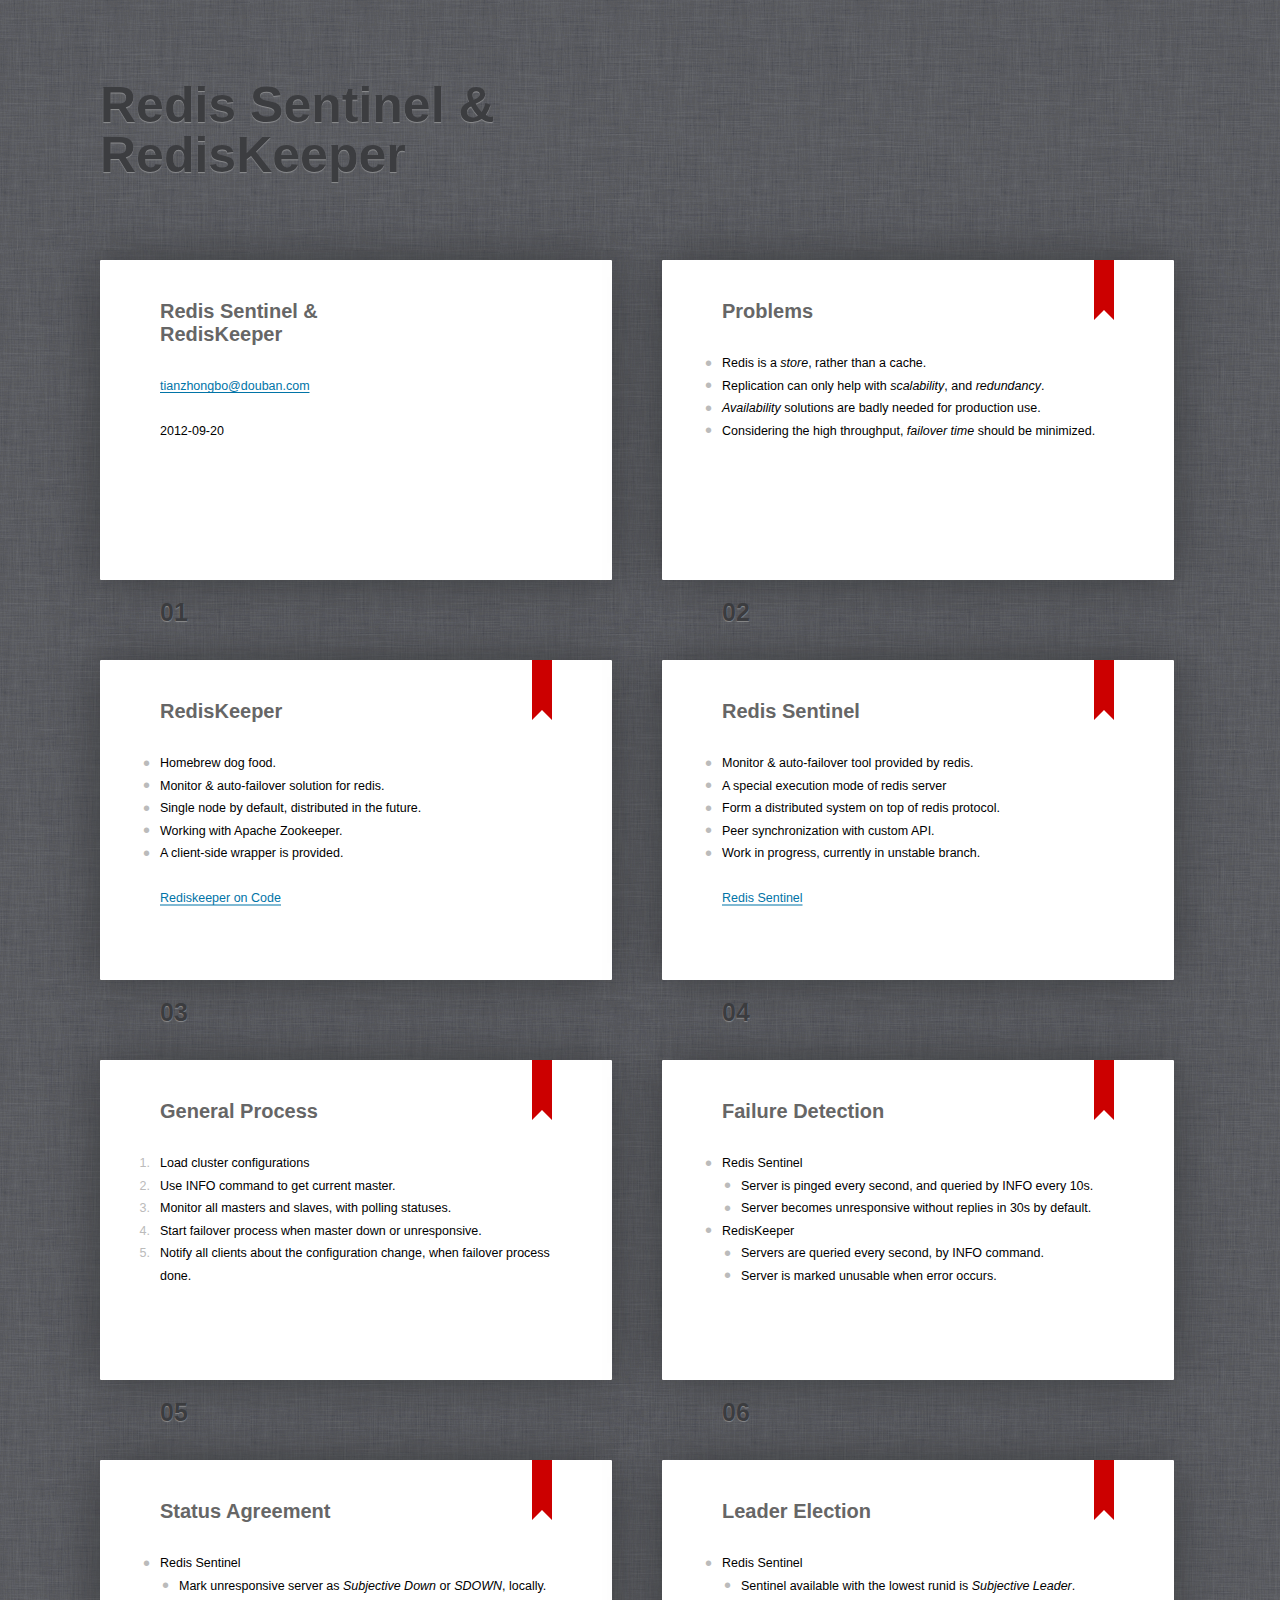
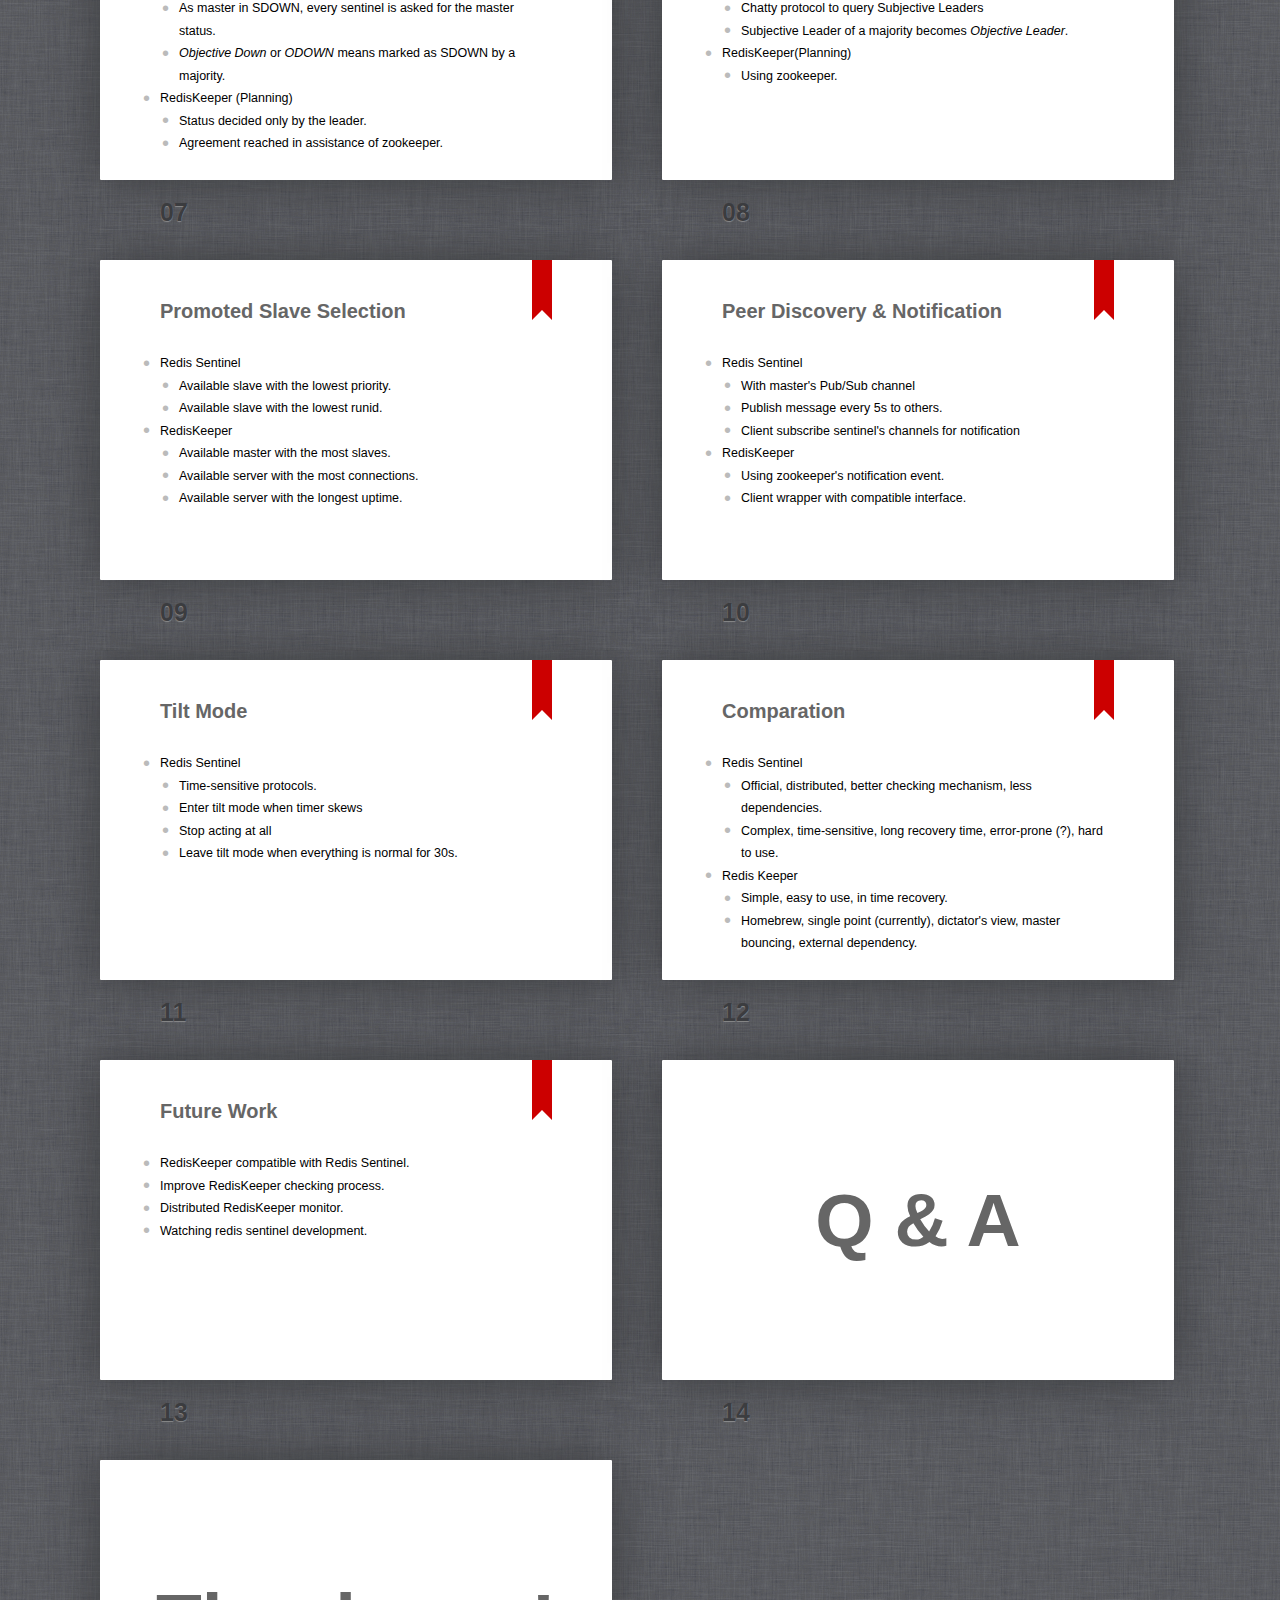
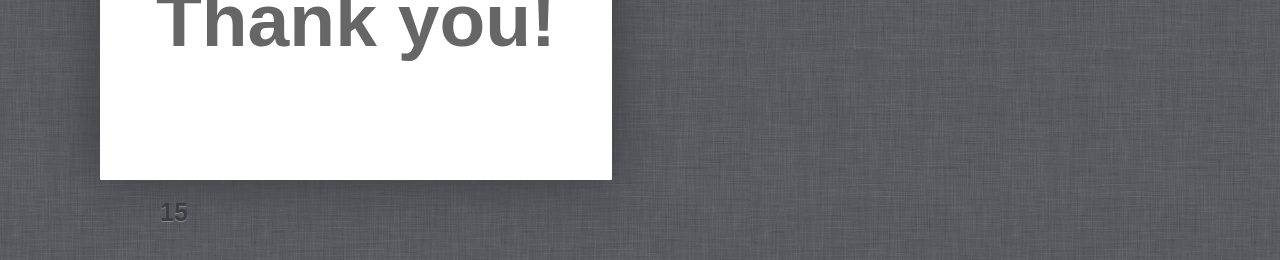
==== sentinel&keeper.html @ c2f8b07a "modify pages" ====
<!DOCTYPE HTML>
<html>
    <head>
        <title>Redis Sentinel &amp; <br /> RedisKeeper</title>
        <meta charset="UTF-8">
        <meta name="viewport" content="width=1274, user-scalable=no">
        <!-- Styles -->
        
        <style type="text/css" media="print">
            /*
	Ribbon theme for Shower presentation template: http://github.com/pepelsbey/shower
	Copyright  20102011 Vadim Makeev, http://pepelsbey.net/
	Licensed under MIT license: https://github.com/pepelsbey/shower/wiki/License
*/

@page {
	margin:0;
	size:1024px 640px;
	}

/* List
---------------------------------------- */
.list {
	float:none;
	padding:0;
	background:#888;
	}

/* Caption */
.list .caption {
	display:none;
	}

/* Slide */
.list .slide {
	float:none;
	margin:0;
	padding:0;
	}
	.list .slide > DIV {
		width:1024px;
		height:640px;
		background:none;
		}
	.list .slide > div,
	.list .slide > div:hover {
		-webkit-box-shadow:none;
		-moz-box-shadow:none;
		box-shadow:none;
		}
	.list .slide section {
		-webkit-transform:none;
		-moz-transform:none;
		-ms-transform:none;
		-o-transform:none;
		transform:none;
		}
		.list .slide:after {
			position:absolute;
			bottom:85px;
			left:120px;
			color:#BBB;
			line-height:1;
			text-shadow:none;
			}
        </style>
        <style type="text/css" media="screen, projection">
            /*
	Ribbon theme for Shower presentation template: http://github.com/pepelsbey/shower
	Copyright  20102011 Vadim Makeev, http://pepelsbey.net/
	Licensed under MIT license: https://github.com/pepelsbey/shower/wiki/License
*/
html, body, div, span, applet, object, iframe,
h1, h2, h3, h4, h5, h6, p, blockquote, pre,
a, abbr, acronym, address, big, cite, code,
del, dfn, em, img, ins, kbd, q, s, samp,
small, strike, strong, sub, sup, tt, var,
b, u, i, center,
dl, dt, dd, ol, ul, li,
fieldset, form, label, legend,
table, caption, tbody, tfoot, thead, tr, th, td,
article, aside, canvas, details, embed,
figure, figcaption, footer, header, hgroup,
menu, nav, output, ruby, section, summary,
time, mark, audio, video {
	margin:0;
	padding:0;
	border:0;
	font-size:100%;
	font:inherit;
	vertical-align:baseline;
	}
article, aside, details, figcaption, figure,
footer, header, hgroup, menu, nav, section {
	display:block;
	}
body {
	line-height:1;
	}
ol, ul {
	list-style:none;
	}
blockquote, q {
	quotes:none;
	}
blockquote:before, blockquote:after,
q:before, q:after {
	content:'';
	content:none;
	}
table {
	border-collapse:collapse;
	border-spacing:0;
	}
BODY {
	font:25px/1.8 'Sans-Serif', sans-serif;
	counter-reset:paging;
	}


/* Slide
---------------------------------------- */
.slide:after {
	counter-increment:paging;
	content:counter(paging, decimal-leading-zero);
	}
.slide section {
	padding:80px 120px 0;
	width:784px;
	height:560px;
	background:#FFF;
	color:#000;
	}
	.slide section:before {
		position:absolute;
		top:0;
		right:120px;
		width:40px;
		height:120px;
		background:url([data-uri]) no-repeat;
		content:'';
		}

/* Header */
.slide header {
	margin:0 0 58px;
	color:#666;
	font:bold 40px/1.13 'Sans-Serif', sans-serif;
	}

/* Elements */
.slide p {
	margin:0 0 45px;
	}
.slide p.note {
	color:#888;
	}
.slide a {
	border-bottom:0.1em solid;
	color:#0174A7;
	text-decoration:none;
	}
.slide a[target=_blank] {
	margin-right:22px;
	}
.slide a[target=_blank]:after {
	position:absolute;
	margin-left:7px;
	font-family:'Sans-Serif';
	content:'\005E';
	}
.slide b,
.slide strong {
	font-weight:bold;
	}
.slide i,
.slide em {
	font-style:italic;
	}
.slide kbd,
.slide code {
	padding:3px 8px;
	-webkit-border-radius:8px;
	-moz-border-radius:8px;
	border-radius:8px;
	background:#FAFAA2;
	color:#000;
	-webkit-tab-size:4;
	-moz-tab-size:4;
	-o-tab-size:4;
	tab-size:4;
	font-family: 'Sans-Serif', monospace;
	}

/* Quote */
.slide blockquote {
	font-style:italic;
	}
.slide blockquote:before {
	position:absolute;
	margin:-15px 0 0 -80px;
	color:#CCC;
	font:200px/1 'Sans-Serif', sans-serif;
	content:'\201C'; /* ldquo */
	}

/* Lists */
.slide ol,
.slide ul {
	margin:0 0 45px;
	counter-reset:list;
	}
	.slide ul ul,
	.slide ol ul,
	.slide ol ol,
	.slide ul ol {
		margin:0 0 0 38px;
		}
	.slide ol > li:before,
	.slide ul > li:before {
		position:absolute;
		margin-left:-120px;
		width:100px;
		color:#BBB;
		text-align:right;
		}
	.slide ul > li:before {
		content:'\2022'; /* bull */
		line-height:1.1;
		font-size:40px;
		}
	.slide ol > li:before {
		counter-increment:list;
		content:counter(list)'.';
		}

/* Code */
.slide pre {
	margin:0 0 45px;
	counter-reset:code;
	white-space:normal;
	}
	.slide pre code {
		display:block;
		padding:0;
		background:none;
		white-space:pre;
		}
	.slide pre code:before {
		position:absolute;
		margin:0 0 0 -120px;
		width:110px;
		color:#BBB;
		text-align:right;
		counter-increment:code;
		content:counter(code, decimal-leading-zero)'.';
		}
	.slide pre mark {
		padding:3px 8px;
		-webkit-border-radius:8px;
		-moz-border-radius:8px;
		border-radius:8px;
		background:#FAFAA2;
		color:#000;
		font-style:normal;
		}
	.slide pre .important {
		background:#C00;
		color:#FFF;
		font-weight:normal;
		}
	.slide pre .comment {
		padding:0;
		background:none;
		color:#888;
		}

/* Cover */
.slide.cover section {
	background:#FFF;
	overflow:hidden;
	}
	.slide.cover section:before {
		display:none;
		}
.slide.cover img,
.slide.cover svg,
.slide.cover video,
.slide.cover object {
	position:absolute;
	top:0;
	left:50%;
	z-index:-1;
	height:100%;
	-webkit-transform:translateX(-50%);
	-moz-transform:translateX(-50%);
	-ms-transform:translateX(-50%);
	-o-transform:translateX(-50%);
	transform:translateX(-50%);
	}
.slide.cover.w img,
.slide.cover.w svg,
.slide.cover.w video,
.slide.cover.w object {
	top:50%;
	left:0;
	width:100%;
	height:auto;
	-webkit-transform:translateY(-50%);
	-moz-transform:translateY(-50%);
	-ms-transform:translateY(-50%);
	-o-transform:translateY(-50%);
	transform:translateY(-50%);
	}

/* Shout */
.slide.shout section:before {
	display:none;
	}
.slide.shout h2 {
	position:absolute;
	top:50%;
	left:0;
	width:100%;
	text-align:center;
	line-height:1;
	font-size:150px;
	-webkit-transform:translateY(-50%);
	-moz-transform:translateY(-50%);
	-ms-transform:translateY(-50%);
	-o-transform:translateY(-50%);
	transform:translateY(-50%);
	}
	.slide.shout h2 a[target=_blank] {
		margin:0;
		}
		.slide.shout h2 a[target=_blank]:after {
			content:'';
			}

/* Middle */
.middle {
	position:absolute;
	top:50%;
	left:50%;
	-webkit-transform:translate(-50%, -50%);
	-moz-transform:translate(-50%, -50%);
	-ms-transform:translate(-50%, -50%);
	-o-transform:translate(-50%, -50%);
	transform:translate(-50%, -50%);
	}

/* List
---------------------------------------- */
.list {
	float:left;
	padding:80px 0 80px 100px;
	background:#585A5E url([data-uri]);
}

/* Caption */
.list .caption {
	color:#3C3D40;
	text-shadow:0 1px 1px #8D8E90;
	}
	.list .caption h1 {
		font:bold 50px/1 'Sans-Serif', sans-serif;
		}
	.list .caption a {
		color:#4B86C2;
		text-shadow:0 -1px 1px #1F3F60;
		text-decoration:none;
		}
	.list .caption a:hover {
		color:#5ca4ed;
		}

/* Slide */
.list .slide {
	position:relative;
	float:left;
	margin:0 50px 0 0;
	padding:80px 0 0;
	}
	.list .slide:after {
		position:absolute;
		bottom:-45px;
		left:60px;
		color:#3C3D40;
		text-shadow:0 1px 1px #8D8E90;
		line-height:1;
		font-weight:bold;
		font-size:25px;
		}
	.list .slide:target:after {
		text-shadow:0 -1px 1px #1F3F60;
		color:#4B86C2;
		}
	.list .slide > div {
		position:relative;
		overflow:hidden;
		width:512px;
		height:320px;
		box-shadow:0 0 50px #3C3D40;
		border-radius:1px;
		background:rgba(0, 0, 0, 0.3);
		}
	.list .slide > div:hover {
		box-shadow:
			0 0 0 10px rgba(60, 61, 64, 0.6),
			0 0 50px #3C3D40;
		}
	.list .slide:target > div {
		box-shadow:
			0 0 0 1px #305F8D,
			0 0 0 10px #3C7CBD,
			0 0 50px #3C3D40;
		}
	.list .slide section {
		-webkit-transform-origin:0 0;
		-webkit-transform:scale(0.5);
		-moz-transform-origin:0 0;
		-moz-transform:scale(0.5);
		-ms-transform-origin:0 0;
		-ms-transform:scale(0.5);
		-o-transform-origin:0 0;
		-o-transform:scale(0.5);
		transform-origin:0 0;
		transform:scale(0.5);
		}
		.list .slide section:after {
			position:absolute;
			top:0;
			right:0;
			bottom:0;
			left:0;
			content:'';
			}

/* Small */
@media all and (max-width:1274px) {
	.list .slide:after {
		left:30px;
		}
	.list .slide > div {
		width:256px;
		height:160px;
		}
	.list .slide section {
		-webkit-transform:scale(0.25);
		-moz-transform:scale(0.25);
		-ms-transform:scale(0.25);
		-o-transform:scale(0.25);
		transform:scale(0.25);
		}
	}

/* Full
---------------------------------------- */
.full {
	position:absolute;
	top:50%;
	left:50%;
	overflow:hidden;
	margin:-320px 0 0 -512px;
	width:1024px;
	height:640px;
	background:#000;
	}
	.full .caption {
		display:none;
		}
	.full .slide {
		position:absolute;
		visibility:hidden;
		}
		.full .slide:target {
			visibility:visible;
			}
		.full .slide:after {
			position:absolute;
			bottom:85px;
			left:120px;
			color:#BBB;
			line-height:1;
			}
		.full .slide section {
			-webkit-transform:scale(1);
			-moz-transform:scale(1);
			-ms-transform:scale(1);
			-o-transform:scale(1);
			transform:scale(1);
			}
		.full .slide.cover {
			z-index:1;
			}
			.full .slide.cover:after,
			.full .slide.shout:after {
				content:'';
				}

/* Progress */
.full .progress {
	position:absolute;
	right:118px;
	bottom:49px;
	left:118px;
	border-radius:7px;
	border:2px solid rgba(255, 255, 255, 0.2);
	}
	.full .progress DIV {
		width:0;
		height:10px;
		border-radius:5px;
		background:rgba(177, 177, 177, 0.4);
		-webkit-transition:width 0.2s linear;
		-moz-transition:width 0.2s linear;
		-ms-transition:width 0.2s linear;
		-o-transition:width 0.2s linear;
		transition:width 0.2s linear;
		}
.full .progress-off {
	z-index:1;
	}

/* Notes */     
.full .notes {
    display:none;
    }
.list .notes {
    background: #fff;
    padding: 5px 10px;
    z-index: 10;
    display: block;
    position: absolute;
    bottom: -500px;
    left: 50px;
    right: 50px;
    -webkit-transition: bottom .5s;
    -moz-transition: bottom .5s;
    -ms-transition: bottom .5s;
    -o-transition: bottom .5s;
    transition: bottom .5s;
}
.list .slide:hover .notes {
    bottom: 15px;
}

        </style>
        
        
        <!-- /Styles -->
    </head>
    <body class="list">
        <header class="caption">
        <h1>Redis Sentinel &amp; <br /> RedisKeeper</h1>
        </header>
        
        <div class="slide cover" id="Redis Sentinel &amp; <br /> RedisKeeper">
            <div>
                <section>
                
                <header>
                <h1>Redis Sentinel &amp; <br /> RedisKeeper</h1>
                </header>
                
                
                <p><a href="&#109;&#97;&#105;&#108;&#116;&#111;&#58;&#116;&#105;&#97;&#110;&#122;&#104;&#111;&#110;&#103;&#98;&#111;&#64;&#100;&#111;&#117;&#98;&#97;&#110;&#46;&#99;&#111;&#109;">&#116;&#105;&#97;&#110;&#122;&#104;&#111;&#110;&#103;&#98;&#111;&#64;&#100;&#111;&#117;&#98;&#97;&#110;&#46;&#99;&#111;&#109;</a></p>
<p>2012-09-20</p>

                
                </section>
            </div>
        </div>
        
        <div class="slide" id="Problems">
            <div>
                <section>
                
                <header>
                <h2>Problems</h2>
                </header>
                
                
                <ul>
<li>Redis is a <em>store</em>, rather than a cache.</li>
<li>Replication can only help with <em>scalability</em>, and <em>redundancy</em>.</li>
<li><em>Availability</em> solutions are badly needed for production use.</li>
<li>Considering the high throughput, <em>failover time</em> should be minimized.</li>
</ul>
                
                </section>
            </div>
        </div>
        
        <div class="slide" id="RedisKeeper">
            <div>
                <section>
                
                <header>
                <h2>RedisKeeper</h2>
                </header>
                
                
                <ul>
<li>Homebrew dog food.</li>
<li>Monitor &amp; auto-failover solution for redis.</li>
<li>Single node by default, distributed in the future.</li>
<li>Working with Apache Zookeeper.</li>
<li>A client-side wrapper is provided.</li>
</ul>
<p><a href="http://code.dapps.douban.com/rediskeeper">Rediskeeper on Code</a></p>
                
                </section>
            </div>
        </div>
        
        <div class="slide" id="Redis Sentinel">
            <div>
                <section>
                
                <header>
                <h2>Redis Sentinel</h2>
                </header>
                
                
                <ul>
<li>Monitor &amp; auto-failover tool provided by redis.</li>
<li>A special execution mode of redis server</li>
<li>Form a distributed system on top of redis protocol.</li>
<li>Peer synchronization with custom API.</li>
<li>Work in progress, currently in unstable branch.</li>
</ul>
<p><a href="http://redis.io/topics/sentinel">Redis Sentinel</a></p>
                
                </section>
            </div>
        </div>
        
        <div class="slide" id="General Process">
            <div>
                <section>
                
                <header>
                <h2>General Process</h2>
                </header>
                
                
                <ol>
<li>Load cluster configurations</li>
<li>Use INFO command to get current master.</li>
<li>Monitor all masters and slaves, with polling statuses.</li>
<li>Start failover process when master down or unresponsive.</li>
<li>Notify all clients about the configuration change, when failover process done.</li>
</ol>
                
                </section>
            </div>
        </div>
        
        <div class="slide" id="Failure Detection">
            <div>
                <section>
                
                <header>
                <h2>Failure Detection</h2>
                </header>
                
                
                <ul>
<li>Redis Sentinel<ul>
<li>Server is pinged every second, and queried by INFO every 10s.</li>
<li>Server becomes unresponsive without replies in 30s by default.</li>
</ul>
</li>
<li>RedisKeeper<ul>
<li>Servers are queried every second, by INFO command.</li>
<li>Server is marked unusable when error occurs.</li>
</ul>
</li>
</ul>
                
                </section>
            </div>
        </div>
        
        <div class="slide" id="Status Agreement">
            <div>
                <section>
                
                <header>
                <h2>Status Agreement</h2>
                </header>
                
                
                <ul>
<li>Redis Sentinel<ul>
<li>Mark unresponsive server as <em>Subjective Down</em> or <em>SDOWN</em>, locally.</li>
<li>As master in SDOWN, every sentinel is asked for the master status.</li>
<li><em>Objective Down</em> or <em>ODOWN</em> means marked as SDOWN by a majority.</li>
</ul>
</li>
<li>RedisKeeper (Planning)<ul>
<li>Status decided only by the leader.</li>
<li>Agreement reached in assistance of zookeeper.</li>
</ul>
</li>
</ul>
                
                </section>
            </div>
        </div>
        
        <div class="slide" id="Leader Election">
            <div>
                <section>
                
                <header>
                <h2>Leader Election</h2>
                </header>
                
                
                <ul>
<li>Redis Sentinel<ul>
<li>Sentinel available with the lowest runid is <em>Subjective Leader</em>.</li>
<li>Chatty protocol to query Subjective Leaders</li>
<li>Subjective Leader of a majority becomes <em>Objective Leader</em>.</li>
</ul>
</li>
<li>RedisKeeper(Planning)<ul>
<li>Using zookeeper.</li>
</ul>
</li>
</ul>
                
                </section>
            </div>
        </div>
        
        <div class="slide" id="Promoted Slave Selection">
            <div>
                <section>
                
                <header>
                <h2>Promoted Slave Selection</h2>
                </header>
                
                
                <ul>
<li>Redis Sentinel<ul>
<li>Available slave with the lowest priority.</li>
<li>Available slave with the lowest runid.</li>
</ul>
</li>
<li>RedisKeeper<ul>
<li>Available master with the most slaves.</li>
<li>Available server with the most connections.</li>
<li>Available server with the longest uptime.</li>
</ul>
</li>
</ul>
                
                </section>
            </div>
        </div>
        
        <div class="slide" id="Peer Discovery &amp; Notification">
            <div>
                <section>
                
                <header>
                <h2>Peer Discovery &amp; Notification</h2>
                </header>
                
                
                <ul>
<li>Redis Sentinel<ul>
<li>With master's Pub/Sub channel</li>
<li>Publish message every 5s to others.</li>
<li>Client subscribe sentinel's channels for notification</li>
</ul>
</li>
<li>RedisKeeper<ul>
<li>Using zookeeper's notification event.</li>
<li>Client wrapper with compatible interface.</li>
</ul>
</li>
</ul>
                
                </section>
            </div>
        </div>
        
        <div class="slide" id="Tilt Mode">
            <div>
                <section>
                
                <header>
                <h2>Tilt Mode</h2>
                </header>
                
                
                <ul>
<li>Redis Sentinel<ul>
<li>Time-sensitive protocols.</li>
<li>Enter tilt mode when timer skews</li>
<li>Stop acting at all</li>
<li>Leave tilt mode when everything is normal for 30s.</li>
</ul>
</li>
</ul>
                
                </section>
            </div>
        </div>
        
        <div class="slide" id="Comparation">
            <div>
                <section>
                
                <header>
                <h2>Comparation</h2>
                </header>
                
                
                <ul>
<li>Redis Sentinel<ul>
<li>Official, distributed, better checking mechanism, less dependencies.</li>
<li>Complex, time-sensitive, long recovery time, error-prone (?), hard to use.</li>
</ul>
</li>
<li>Redis Keeper<ul>
<li>Simple, easy to use, in time recovery.</li>
<li>Homebrew, single point (currently), dictator's view, master bouncing, external dependency.</li>
</ul>
</li>
</ul>
                
                </section>
            </div>
        </div>
        
        <div class="slide" id="Future Work">
            <div>
                <section>
                
                <header>
                <h2>Future Work</h2>
                </header>
                
                
                <ul>
<li>RedisKeeper compatible with Redis Sentinel.</li>
<li>Improve RedisKeeper checking process.</li>
<li>Distributed RedisKeeper monitor.</li>
<li>Watching redis sentinel development.</li>
</ul>
                
                </section>
            </div>
        </div>
        
        <div class="slide shout" id="Q &amp; A">
            <div>
                <section>
                
                <header>
                <h2>Q &amp; A</h2>
                </header>
                
                
                </section>
            </div>
        </div>
        
        <div class="slide shout" id="Thank you!">
            <div>
                <section>
                
                <header>
                <h2>Thank you!</h2>
                </header>
                
                
                <!-- 
vim: filetype=markdown
-->
                
                </section>
            </div>
        </div>
        
        <!--
        To hide progress bar from entire presentation
        just remove progress element.
        -->
        <div class="progress"><div></div></div>
        <!-- Javascripts -->
        
        <script>
            (function () {
	var url = window.location,
		body = document.body,
		slides = document.querySelectorAll('div.slide'),
		progress = document.querySelector('div.progress div'),
		slideList = [],
		l = slides.length, i;

	for (i = 0; i < l; i++) {
		slideList.push({
			id: slides[i].id,
			hasInnerNavigation: null !== slides[i].querySelector('.inner')
		});
	}

	function getTransform() {
		var denominator = Math.max(
			body.clientWidth / window.innerWidth,
			body.clientHeight / window.innerHeight
		);

		return 'scale(' + (1 / denominator) + ')';
	}

	function applyTransform(transform) {
		body.style.WebkitTransform = transform;
		body.style.MozTransform = transform;
		body.style.msTransform = transform;
		body.style.OTransform = transform;
		body.style.transform = transform;
	}

	function enterSlideMode() {
		body.className = 'full';
		applyTransform(getTransform());
	}

	function enterListMode() {
		body.className = 'list';
		applyTransform('none');
	}

	function getCurrentSlideNumber() {
		var i, l = slideList.length,
			currentSlideId = url.hash.substr(1);

		for (i = 0; i < l; ++i) {
			if (currentSlideId === slideList[i].id) {
				return i;
			}
		}

		return -1;
	}

	function scrollToSlide(slideNumber) {
		if (-1 === slideNumber ) { return; }

		var currentSlide = document.getElementById(slideList[slideNumber].id);

		if (null != currentSlide) {
			window.scrollTo(0, currentSlide.offsetTop);
		}
	}

	function isListMode() {
		return 'full' !== url.search.substr(1);
	}

	function normalizeSlideNumber(slideNumber) {
		if (0 > slideNumber) {
			return slideList.length - 1;
		} else if (slideList.length <= slideNumber) {
			return 0;
		} else {
			return slideNumber;
		}
	}

	function updateProgress(slideNumber) {
		if (null === progress) { return; }
		progress.style.width = (100 / (slideList.length - 1) * normalizeSlideNumber(slideNumber)).toFixed(2) + '%';
    }

	function getSlideHash(slideNumber) {
		return '#' + slideList[normalizeSlideNumber(slideNumber)].id;
	}

	function goToSlide(slideNumber) {
		url.hash = getSlideHash(slideNumber);

		if (!isListMode()) {
			updateProgress(slideNumber);
		}
	}

	function getContainingSlideId(el) {
		var node = el;
		while ('BODY' !== node.nodeName && 'HTML' !== node.nodeName) {
			if (node.classList.contains('slide')) {
				return node.id;
			} else {
				node = node.parentNode;
			}
		}

		return '';
	}

	function dispatchSingleSlideMode(e) {
		var slideId = getContainingSlideId(e.target);

		if ('' !== slideId && isListMode()) {
			e.preventDefault();

			// NOTE: we should update hash to get things work properly
			url.hash = '#' + slideId;
			history.replaceState(null, null, url.pathname + '?full#' + slideId);
			enterSlideMode();

			updateProgress(getCurrentSlideNumber());
		}
	}

	// Increases inner navigation by adding 'active' class to next inactive inner navigation item
	function increaseInnerNavigation(slideNumber) {
		// Shortcut for slides without inner navigation
		if (true !== slideList[slideNumber].hasInnerNavigation) { return -1; }

		var activeNodes = document.querySelectorAll(getSlideHash(slideNumber) + ' .active'),
			// NOTE: we assume there is no other elements in inner navigation
			node = activeNodes[activeNodes.length - 1].nextElementSibling;

		if (null !== node) {
			node.classList.add('active');
			return activeNodes.length + 1;
		} else {
			return -1;
		}
	}

	// Event handlers

	window.addEventListener('DOMContentLoaded', function () {
		if (!isListMode()) {
			// "?full" is present without slide hash, so we should display first slide
			if (-1 === getCurrentSlideNumber()) {
				history.replaceState(null, null, url.pathname + '?full' + getSlideHash(0));
			}

			enterSlideMode();
			updateProgress(getCurrentSlideNumber());
		}
	}, false);

	window.addEventListener('popstate', function (e) {
		if (isListMode()) {
			enterListMode();
			scrollToSlide(getCurrentSlideNumber());
		} else {
			enterSlideMode();
		}
	}, false);

	window.addEventListener('resize', function (e) {
		if (!isListMode()) {
			applyTransform(getTransform());
		}
	}, false);

	document.addEventListener('keydown', function (e) {
		// Shortcut for alt, shift and meta keys
		if (e.altKey || e.ctrlKey || e.metaKey) { return; }

		var currentSlideNumber = getCurrentSlideNumber();

		switch (e.which) {
			case 116: // F5
			case 13: // Enter
				if (isListMode() && -1 !== currentSlideNumber) {
					e.preventDefault();

					history.pushState(null, null, url.pathname + '?full' + getSlideHash(currentSlideNumber));
					enterSlideMode();

					updateProgress(currentSlideNumber);
				}
			break;

			case 27: // Esc
				if (!isListMode()) {
					e.preventDefault();

					history.pushState(null, null, url.pathname + getSlideHash(currentSlideNumber));
					enterListMode();
					scrollToSlide(currentSlideNumber);
				}
			break;

			case 33: // PgUp
			case 38: // Up
			case 37: // Left
			case 72: // h
			case 75: // k
				e.preventDefault();

				currentSlideNumber--;
				goToSlide(currentSlideNumber);
			break;

			case 34: // PgDown
			case 40: // Down
			case 39: // Right
			case 76: // l
			case 74: // j
				e.preventDefault();

				// Only go to next slide if current slide have no inner
				// navigation or inner navigation is fully shown
				// NOTE: But first of all check if there is no current slide
				if (
					-1 === currentSlideNumber ||
					!slideList[currentSlideNumber].hasInnerNavigation ||
					-1 === increaseInnerNavigation(currentSlideNumber)
				) {
					currentSlideNumber++;
					goToSlide(currentSlideNumber);
				}
			break;

			case 36: // Home
				e.preventDefault();

				currentSlideNumber = 0;
				goToSlide(currentSlideNumber);
			break;

			case 35: // End
				e.preventDefault();

				currentSlideNumber = slideList.length - 1;
				goToSlide(currentSlideNumber);
			break;

			case 9: // Tab = +1; Shift + Tab = -1
			case 32: // Space = +1; Shift + Space = -1
				e.preventDefault();

				currentSlideNumber += e.shiftKey ? -1 : 1;
				goToSlide(currentSlideNumber);
			break;

			default:
				// Behave as usual
		}
	}, false);

	document.addEventListener('click', dispatchSingleSlideMode, false);
	document.addEventListener('touchend', dispatchSingleSlideMode, false);

	document.addEventListener('touchstart', function (e) {
		if (!isListMode()) {
			var currentSlideNumber = getCurrentSlideNumber(),
				x = e.touches[0].pageX;
			if (x > window.innerWidth / 2) {
				currentSlideNumber++;
			} else {
				currentSlideNumber--;
			}

			goToSlide(currentSlideNumber);
		}
	}, false);

	document.addEventListener('touchmove', function (e) {
		if (!isListMode()) {
			e.preventDefault();
		}
	}, false);

}());

        </script>
        
        
        <!-- /Javascripts -->
        <!-- Copyright  20102012 Vadim Makeev  pepelsbey.net -->
    </body>
</html>
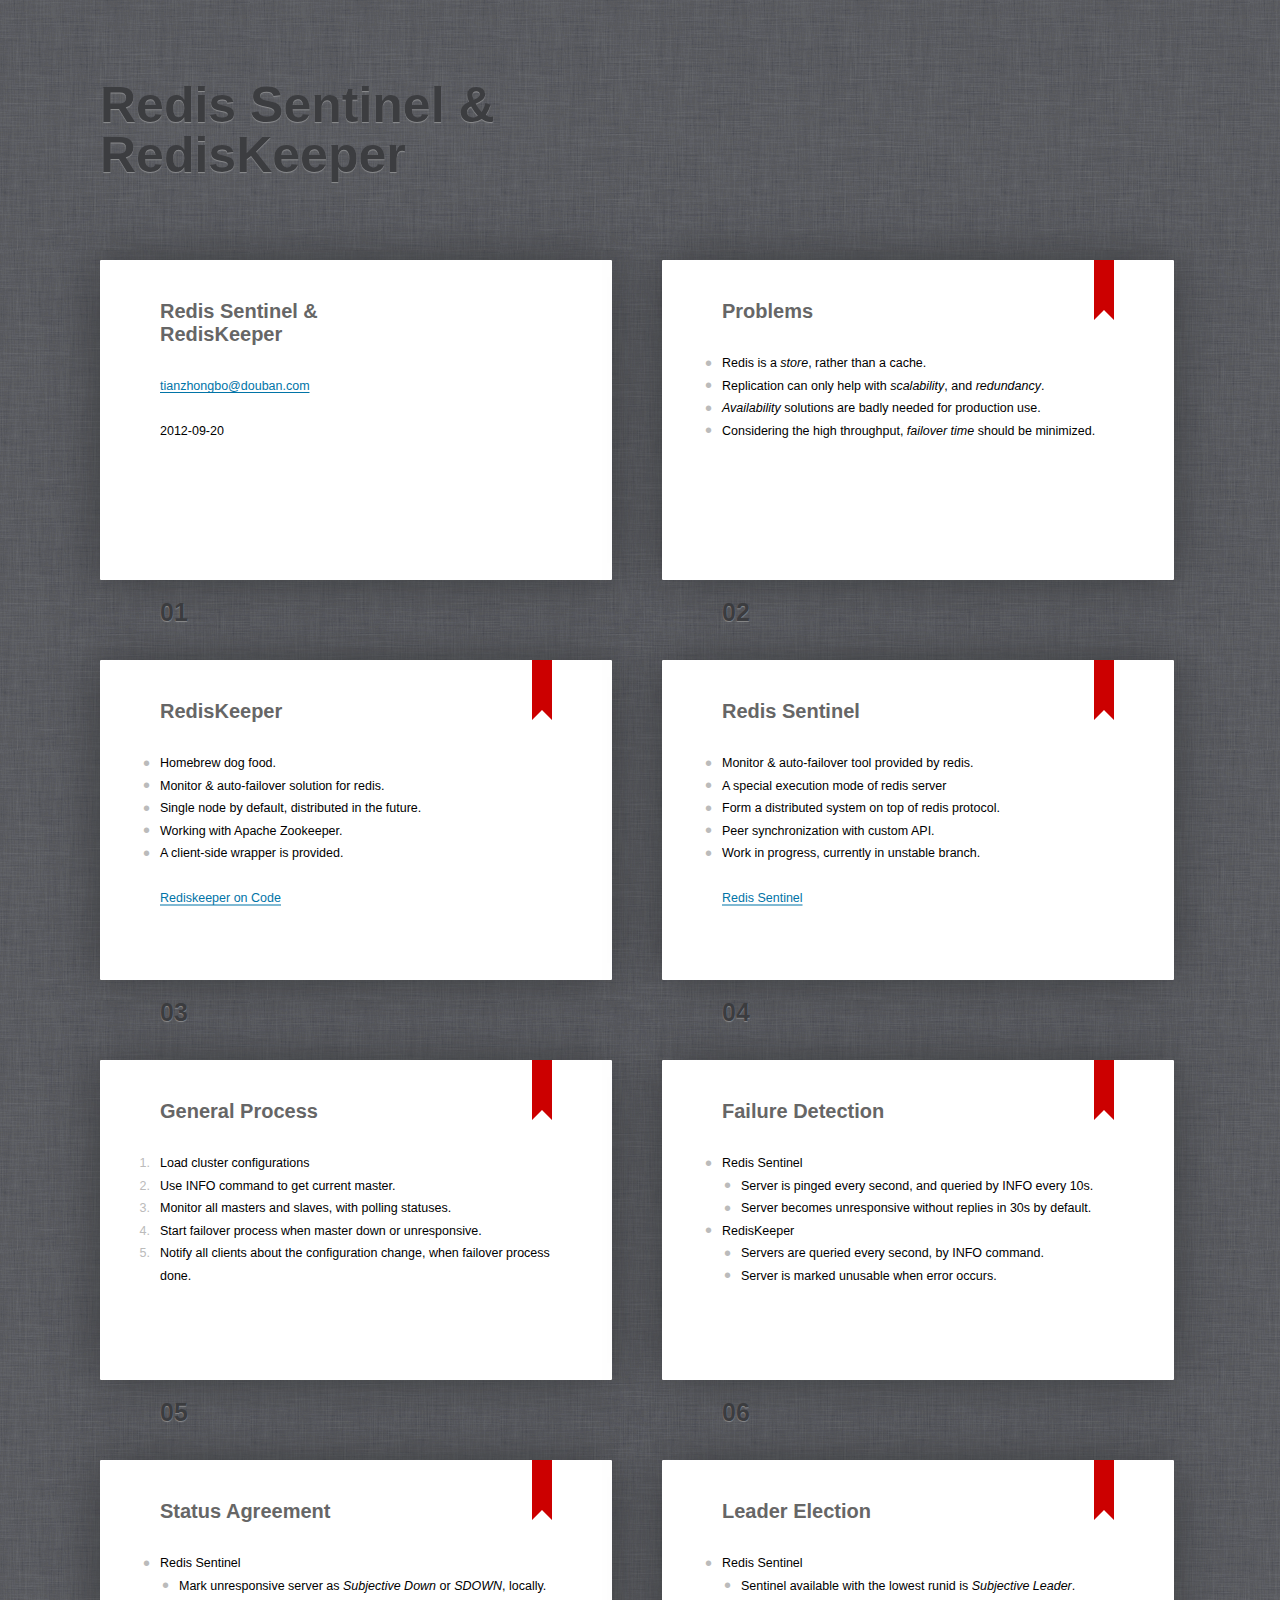
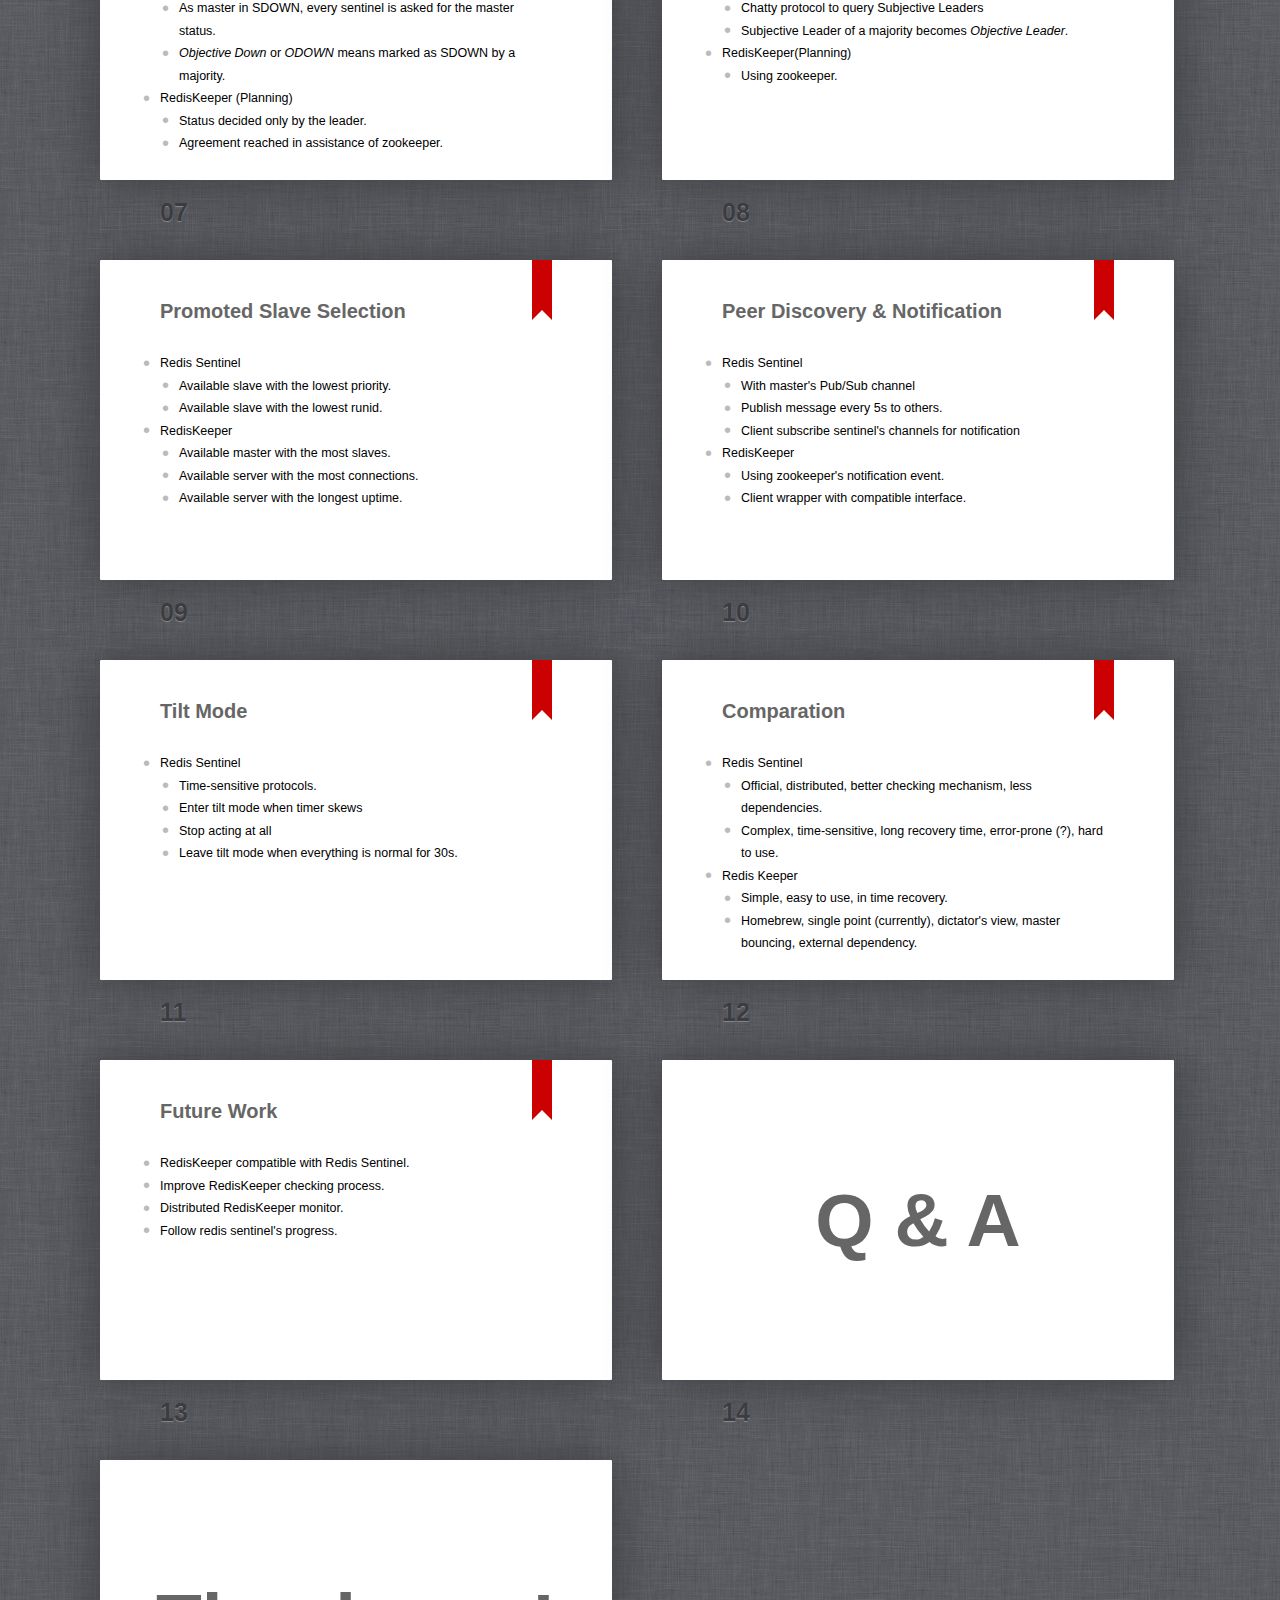
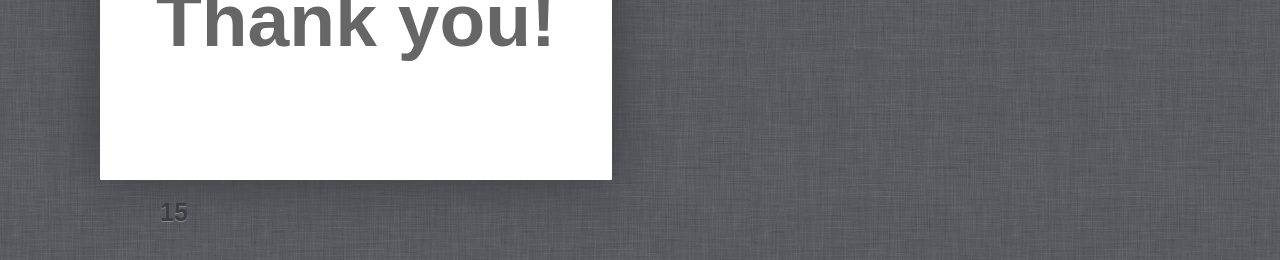
==== commit 3b024844: "change slide" ====
--- a/sentinel&keeper.html
+++ b/sentinel&keeper.html
@@ -853,7 +853,7 @@
 <li>RedisKeeper compatible with Redis Sentinel.</li>
 <li>Improve RedisKeeper checking process.</li>
 <li>Distributed RedisKeeper monitor.</li>
-<li>Watching redis sentinel development.</li>
+<li>Follow redis sentinel's progress.</li>
 </ul>
                 
                 </section>
